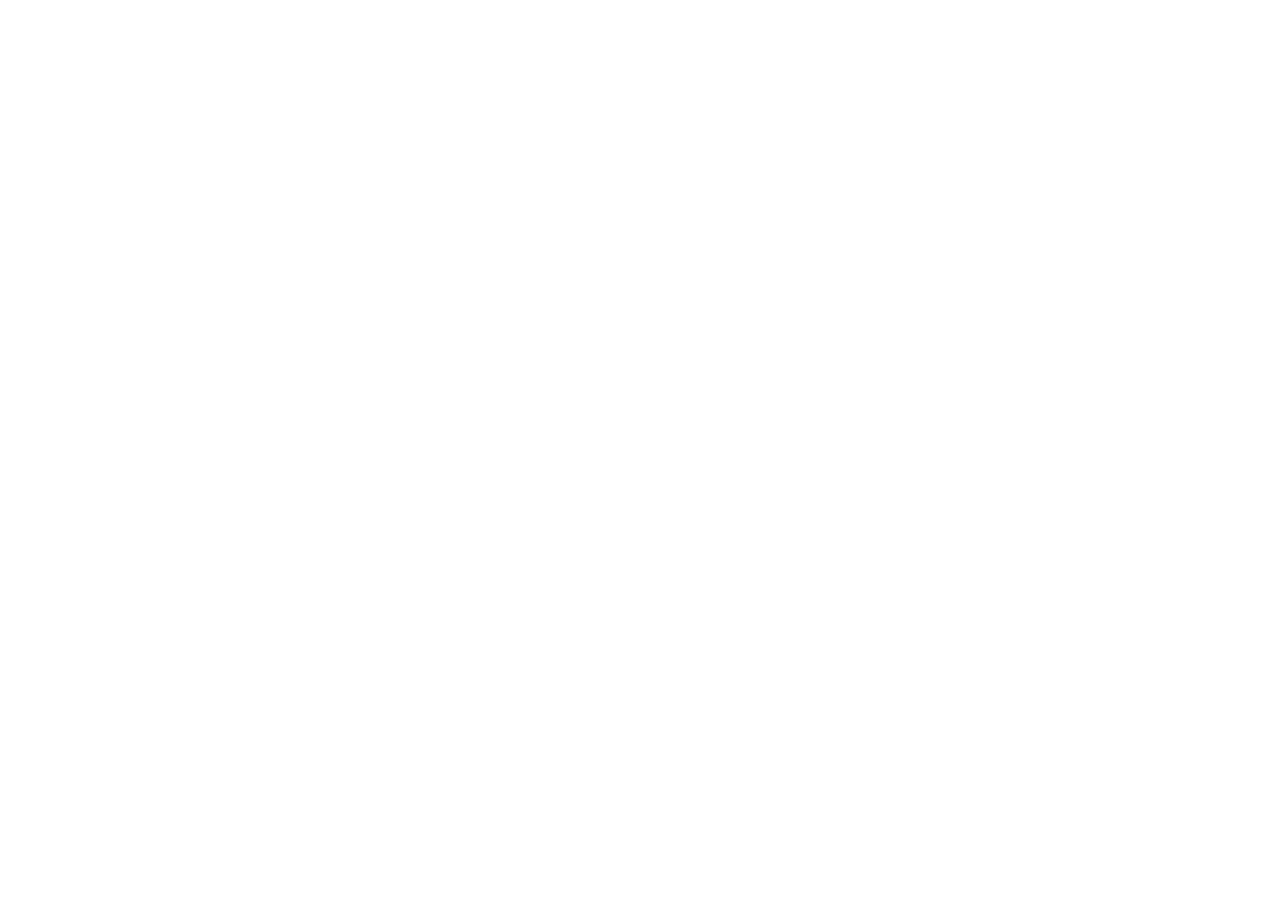
==== github.html @ 21caf6ac "adding info" ====
<!DOCTYPE html>
<html lang="en">
<head>
    <meta charset="UTF-8">
    <meta http-equiv="X-UA-Compatible" content="IE=edge">
    <meta name="viewport" content="width=device-width, initial-scale=1.0">
    <title>Document</title>
</head>
<body>
    
</body>
</html>
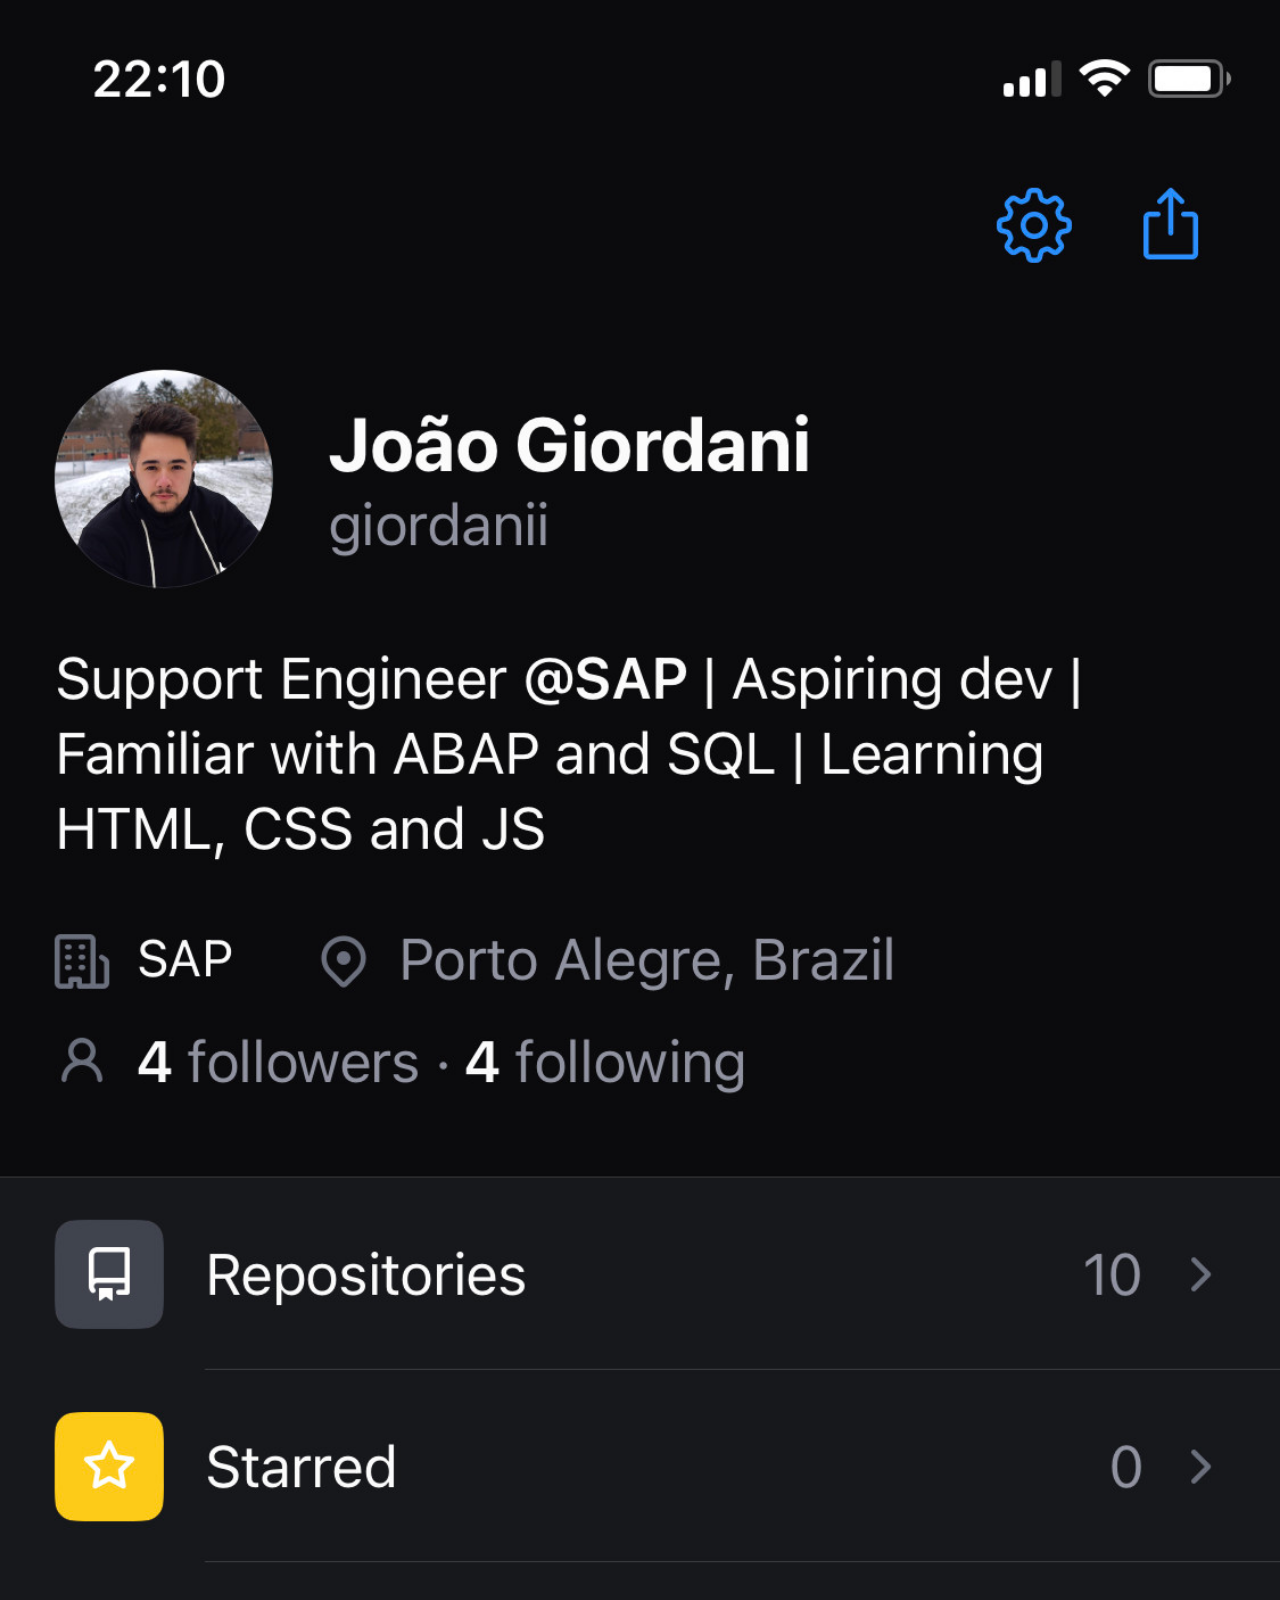
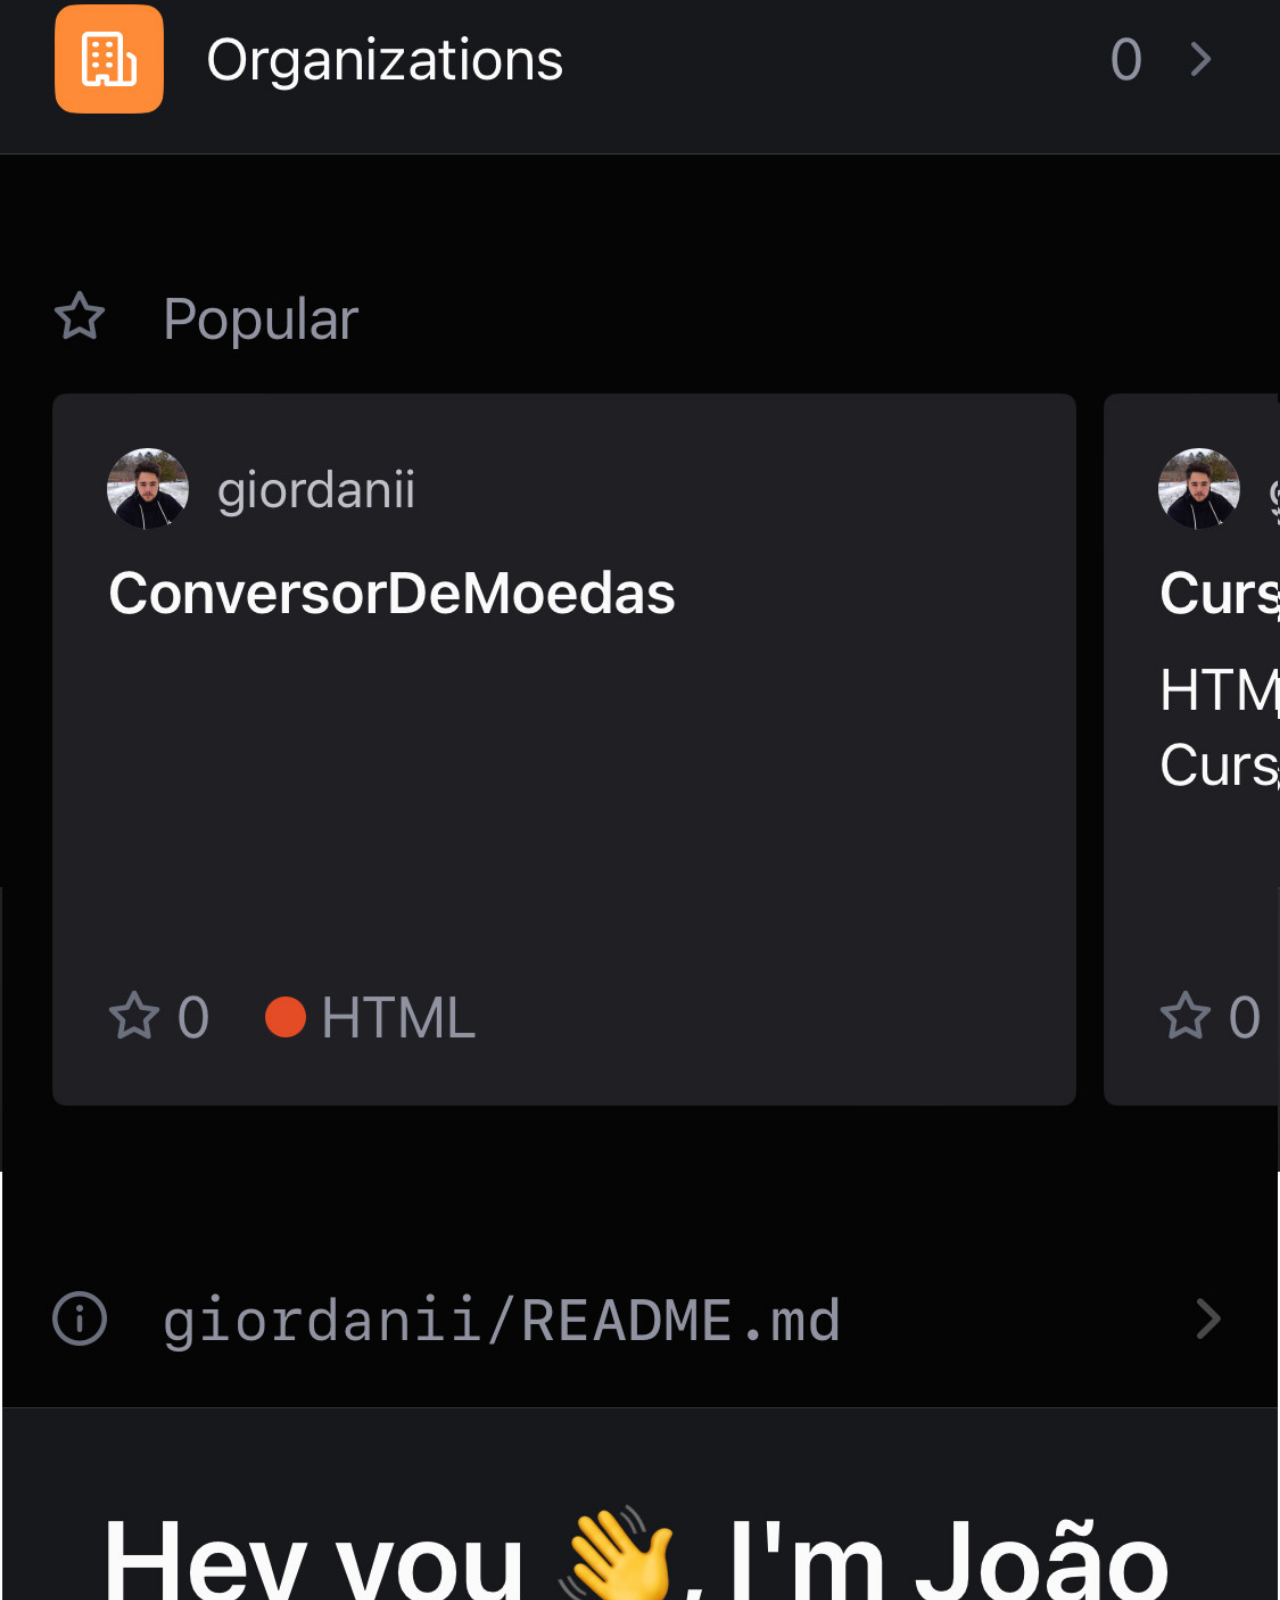
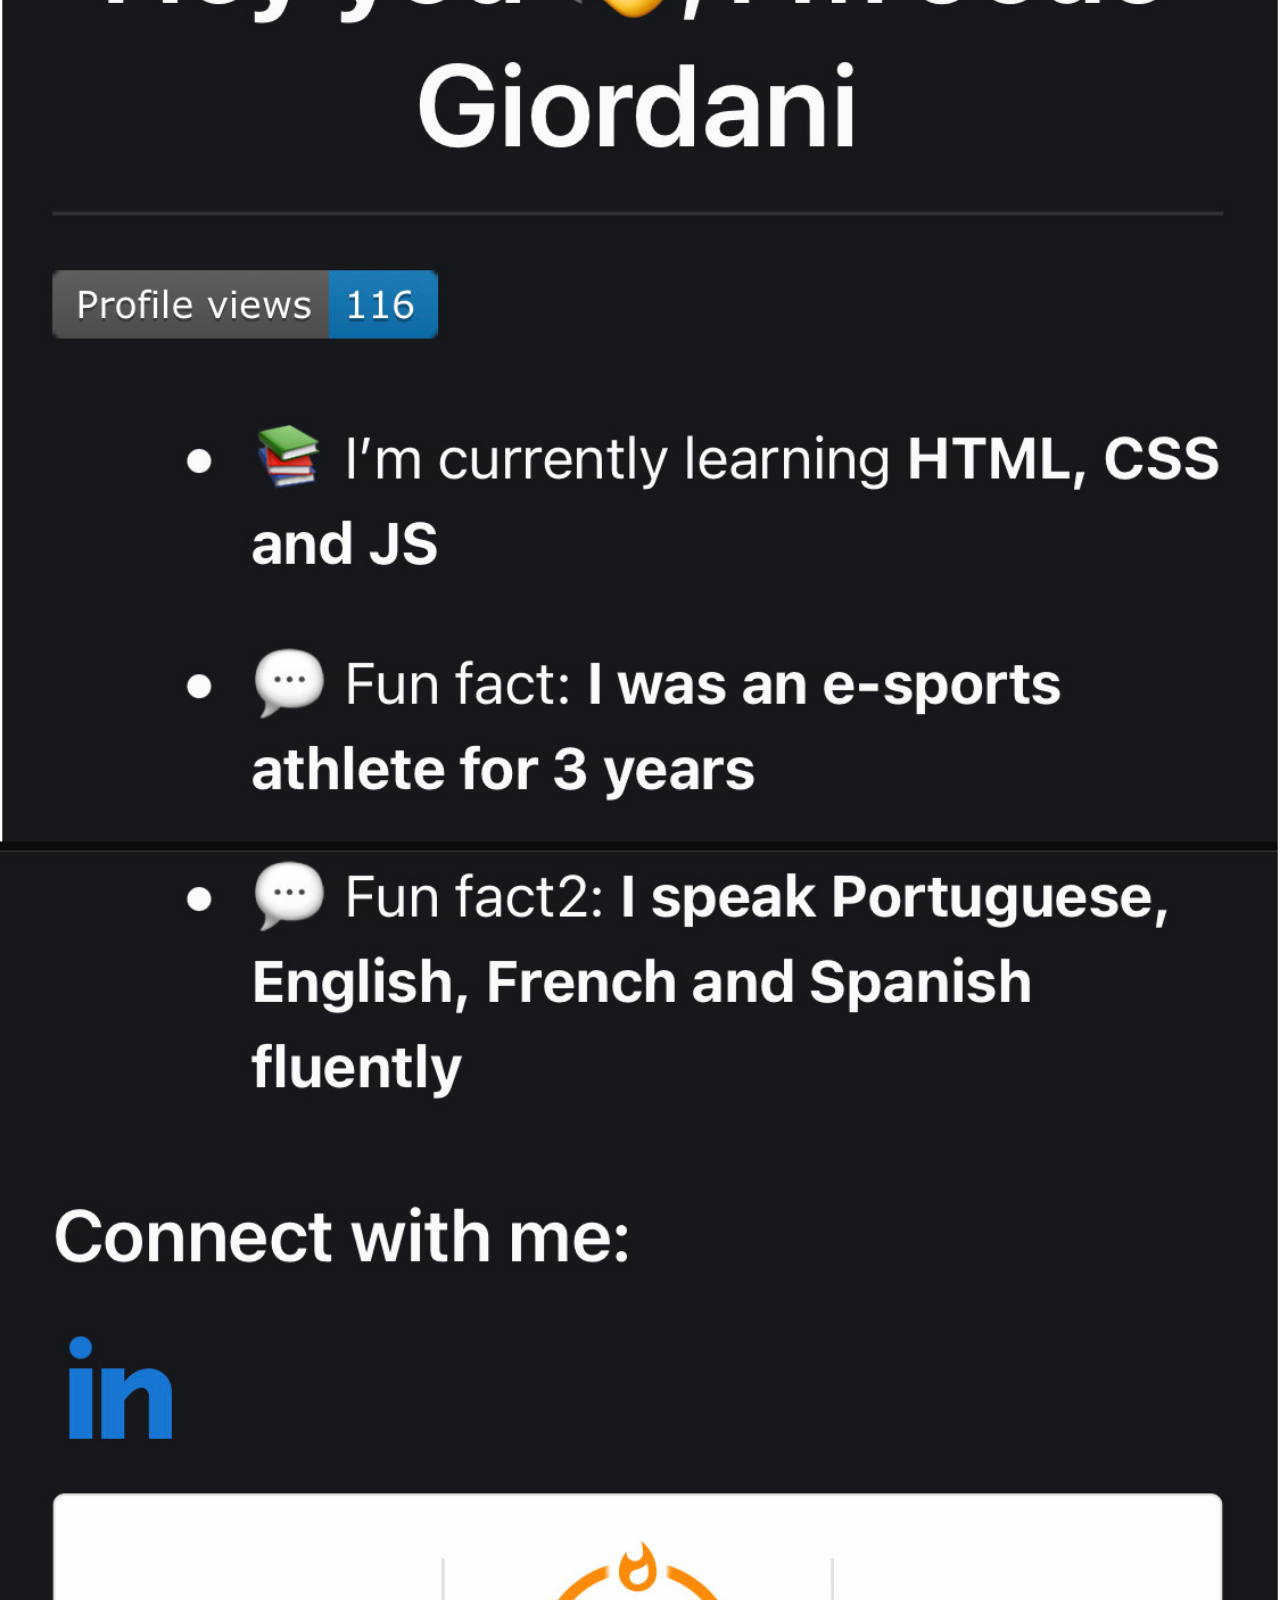
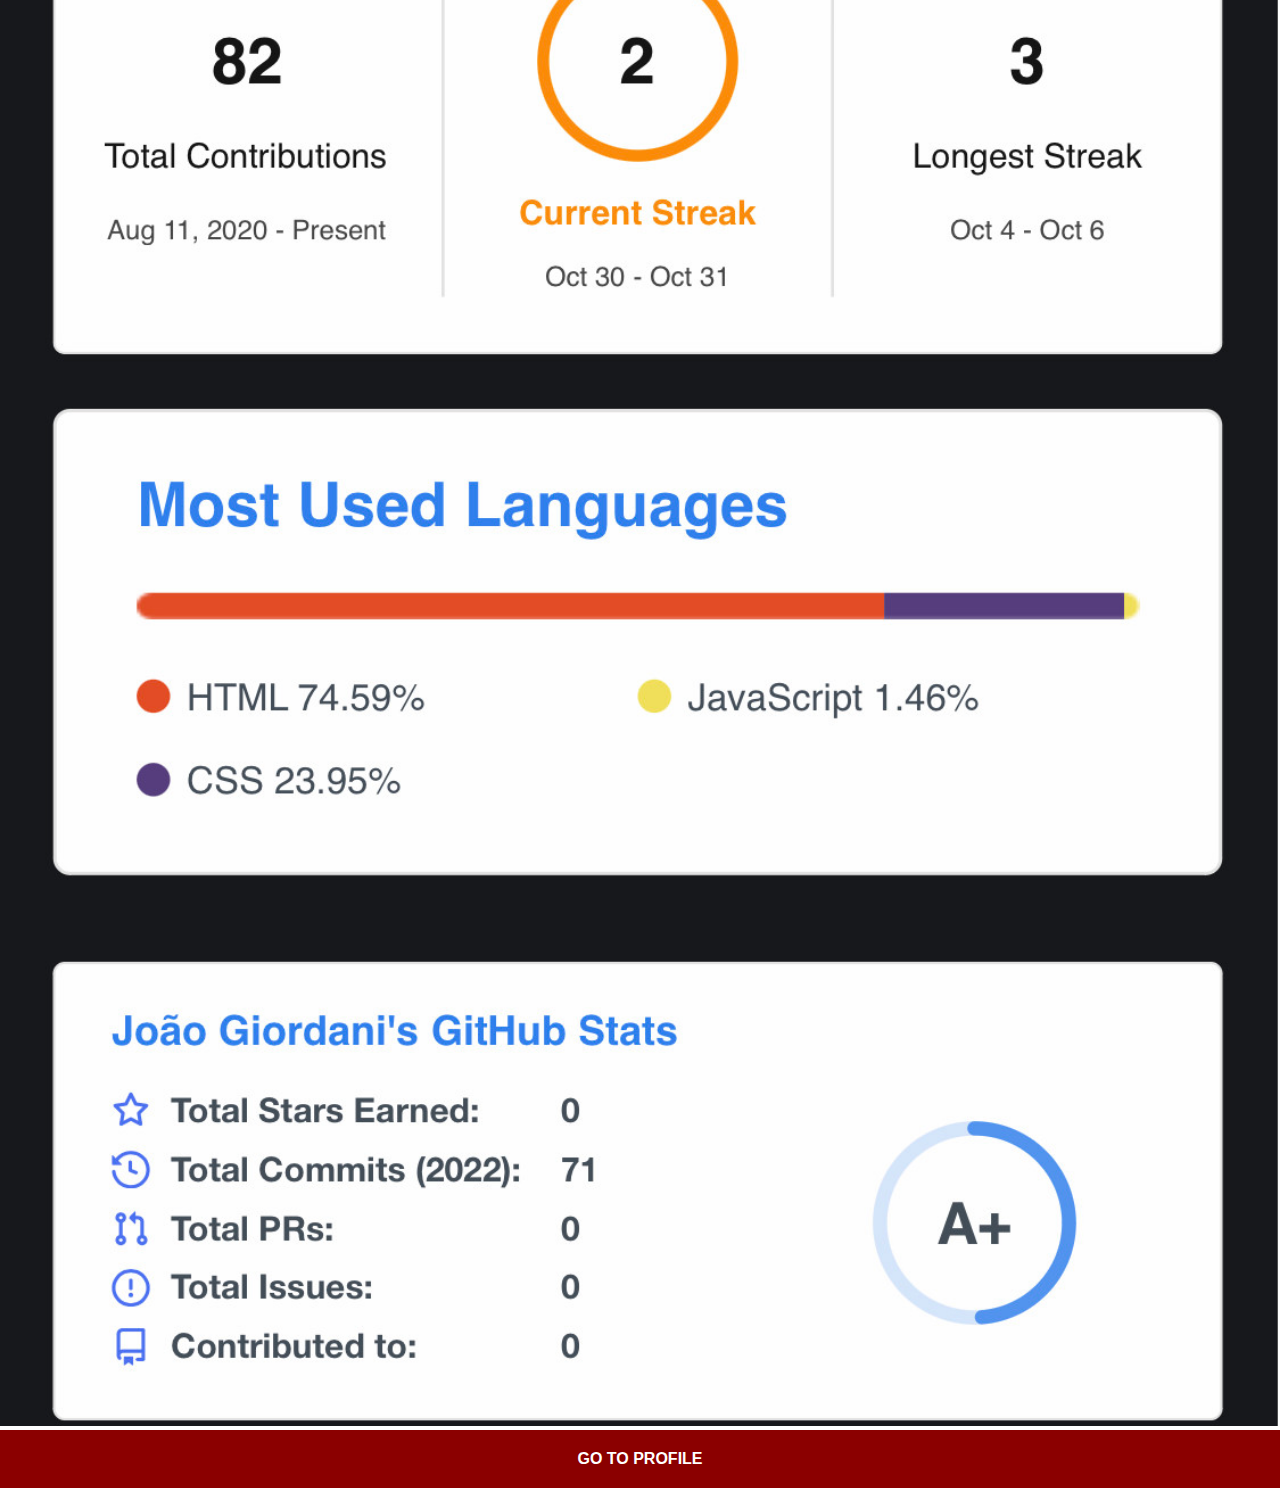
==== commit cbfa0bfd: "final adjusts" ====
--- a/github.html
+++ b/github.html
@@ -4,9 +4,11 @@
     <meta charset="UTF-8">
     <meta http-equiv="X-UA-Compatible" content="IE=edge">
     <meta name="viewport" content="width=device-width, initial-scale=1.0">
+    <link rel="stylesheet" href="socials.css">
     <title>Document</title>
 </head>
 <body>
-    
+    <img src="imagens/tela-github.jpg" alt="github">
+    <a href="https://github.com/giordanii" target="_blank">GO TO PROFILE</a>
 </body>
 </html>--- a/socials.css
+++ b/socials.css
@@ -0,0 +1,33 @@
+@charset "UTF-8";
+        
+* {
+    margin: 0px;
+    padding: 0px;
+    font-family: Arial, Helvetica, sans-serif;
+}
+
+::-webkit-scrollbar {
+    height: 0;
+    width: 0;
+}
+
+img {
+    width: 100vw;
+    margin-bottom: 0px;
+}
+
+a {
+    margin-top: 0px;
+    display: block;
+    background-color: darkred;
+    color: white;
+    padding: 20px;
+    text-align: center;
+    font-weight: bolder;
+    text-decoration: none;
+}
+
+a:hover {
+    background-color: red;
+    text-decoration: underline;
+}